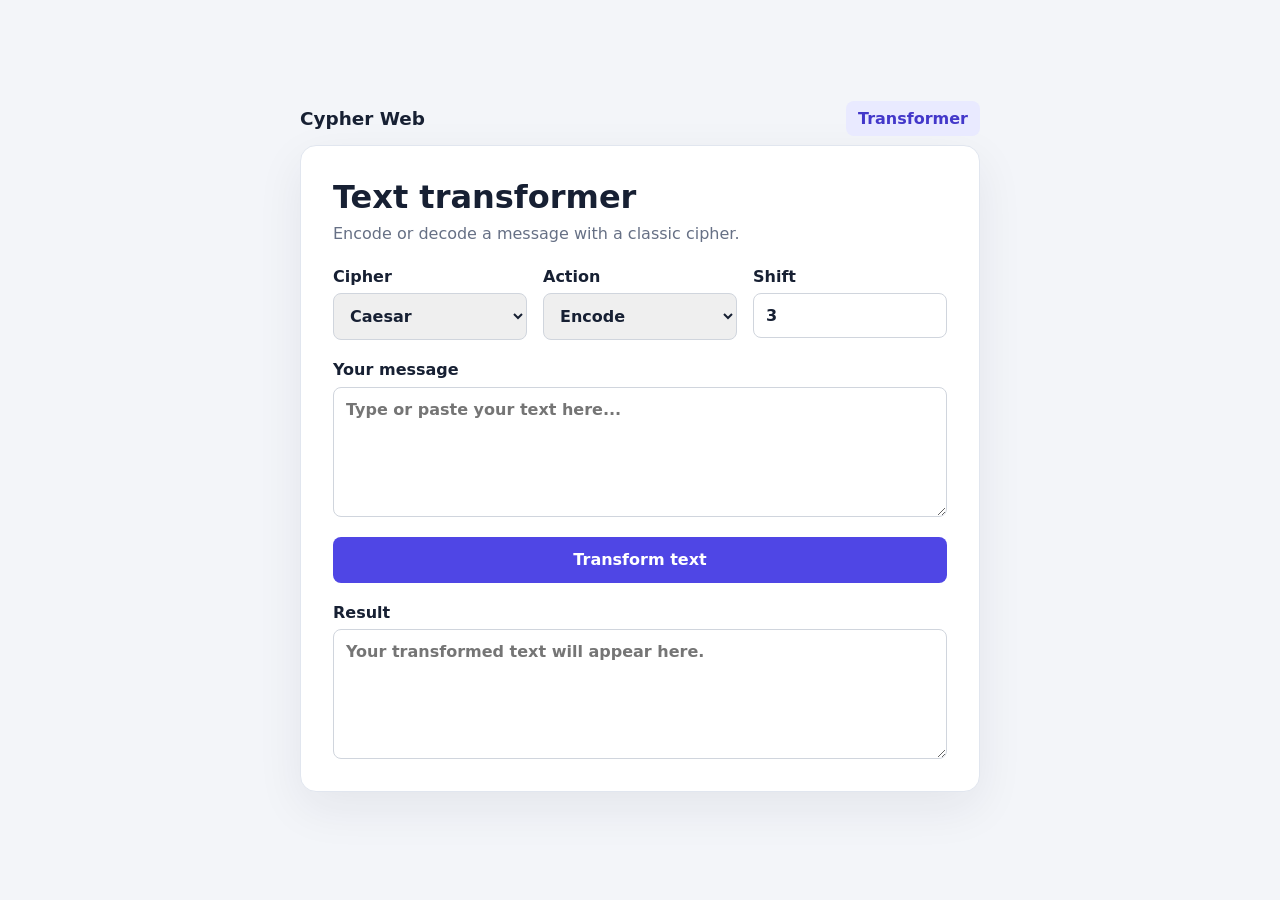
==== index.html @ 459dacdc "Add transform page" ====
<!DOCTYPE html>
<html lang="en">
<head>
    <meta charset="UTF-8">
    <meta name="viewport" content="width=device-width, initial-scale=1.0">
    <title>Cypher Web</title>
    <link rel="stylesheet" href="style.css">
</head>
<body>
    <div class="page-shell">
        <header class="site-header">
            <a class="site-title" href="index.html">Cypher Web</a>
            <nav aria-label="Main navigation">
                <a href="index.html" aria-current="page">Transformer</a>
            </nav>
        </header>

        <main>
            <h1>Text transformer</h1>
            <p>Encode or decode a message with a classic cipher.</p>

            <form id="cipher-form">
                <div class="options">
                    <label for="cipher">Cipher
                        <select id="cipher" name="cipher">
                            <option value="caesar">Caesar</option>
                            <option value="rot13">ROT13</option>
                            <option value="atbash">Atbash</option>
                        </select>
                    </label>
                    <label for="action">Action
                        <select id="action" name="action">
                            <option value="encode">Encode</option>
                            <option value="decode">Decode</option>
                        </select>
                    </label>
                    <div id="shift-option">
                        <label for="shift">Shift
                            <input id="shift" name="shift" type="number" min="0" max="25" step="1" value="3">
                        </label>
                    </div>
                </div>

                <label class="text-field" for="message">Your message
                    <textarea id="message" name="message" placeholder="Type or paste your text here..." required></textarea>
                </label>

                <button type="submit">Transform text</button>

                <label id="result" for="output">Result
                    <textarea id="output" name="output" readonly placeholder="Your transformed text will appear here."></textarea>
                </label>
            </form>
        </main>
    </div>

    <script src="script.js"></script>
</body>
</html>
---- style.css ----
* {
    box-sizing: border-box;
}

body {
    min-height: 100vh;
    margin: 0;
    padding: 2rem 1rem;
    display: grid;
    place-items: center;
    background: #f3f5f9;
    color: #172033;
    font-family: system-ui, sans-serif;
}

.page-shell {
    width: min(100%, 680px);
}

.site-header {
    display: flex;
    justify-content: space-between;
    align-items: center;
    margin-bottom: 1rem;
}

.site-title,
.site-header nav a {
    color: #4338ca;
    font-weight: 600;
    text-decoration: none;
}

.site-title {
    color: #172033;
    font-size: 1.15rem;
}

.site-header nav a {
    padding: 0.5rem 0.75rem;
    border-radius: 0.5rem;
    background: #e9eaff;
}

main {
    padding: 2rem;
    border: 1px solid #e1e6ef;
    border-radius: 1rem;
    background: #fff;
    box-shadow: 0 1rem 3rem #17203312;
}

h1 {
    margin: 0;
    font-size: 2rem;
}

main > p {
    margin: 0.5rem 0 1.5rem;
    color: #667085;
}

.options {
    display: grid;
    grid-template-columns: repeat(3, 1fr);
    gap: 1rem;
    margin-bottom: 1.25rem;
}

label {
    display: grid;
    gap: 0.45rem;
    font-weight: 600;
}

textarea,
select,
input {
    width: 100%;
    padding: 0.75rem;
    border: 1px solid #d0d5dd;
    border-radius: 0.5rem;
    color: inherit;
    font: inherit;
}

textarea {
    min-height: 130px;
    resize: vertical;
}

textarea:focus,
select:focus,
input:focus {
    outline: 3px solid #c7d7fe;
    border-color: #6172f3;
}

.text-field {
    margin-bottom: 1.25rem;
}

button {
    width: 100%;
    padding: 0.85rem 1rem;
    border: 0;
    border-radius: 0.5rem;
    background: #4f46e5;
    color: #fff;
    font: inherit;
    font-weight: 700;
    cursor: pointer;
}

button:hover {
    background: #4338ca;
}

#result {
    margin-top: 1.25rem;
}

@media (max-width: 520px) {
    .site-header {
        align-items: flex-start;
        flex-direction: column;
        gap: 0.75rem;
    }

    .options {
        grid-template-columns: 1fr;
    }

    main {
        padding: 1.5rem;
    }
}
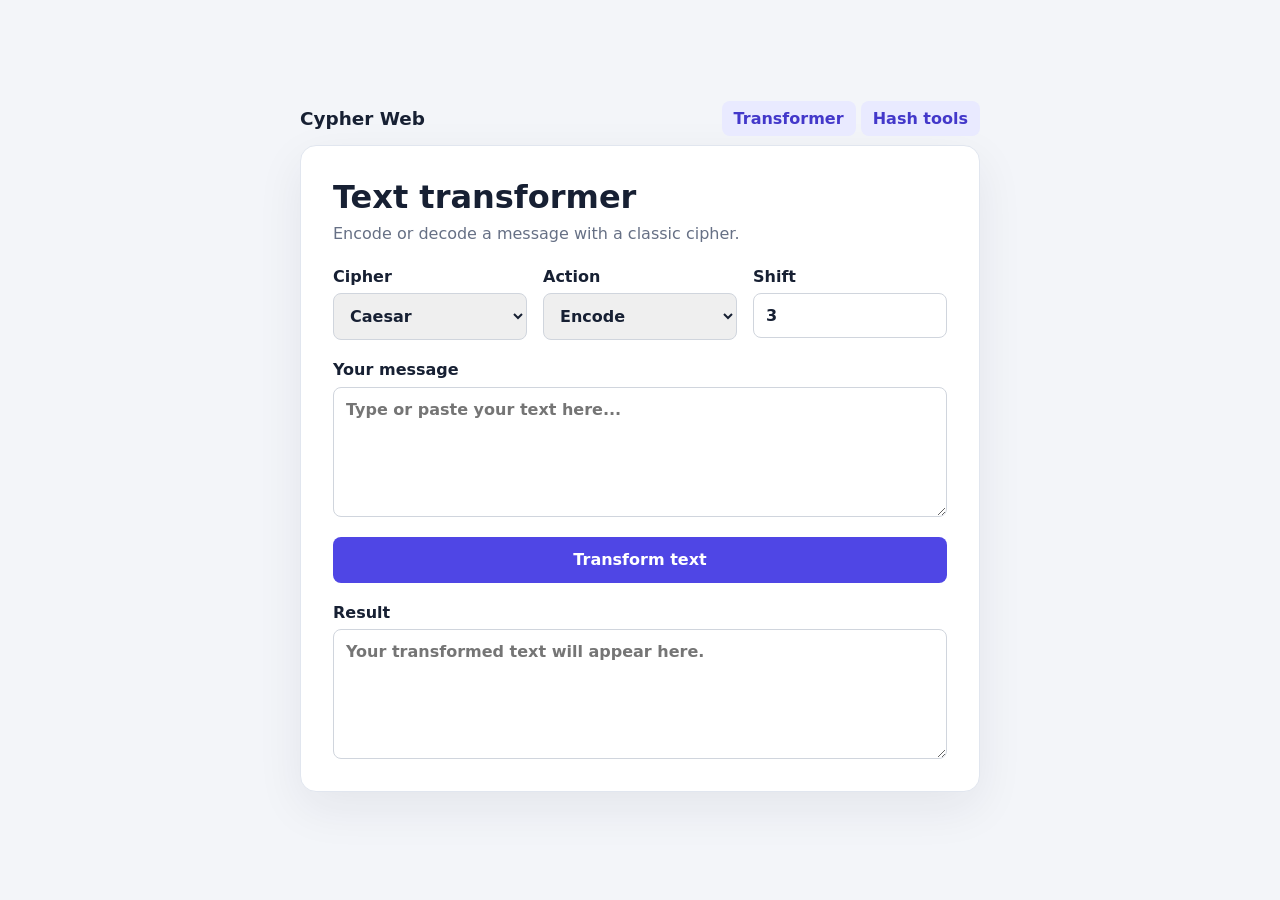
==== commit 49369e45: "Add hashing page" ====
--- a/index.html
+++ b/index.html
@@ -12,6 +12,7 @@
             <a class="site-title" href="index.html">Cypher Web</a>
             <nav aria-label="Main navigation">
                 <a href="index.html" aria-current="page">Transformer</a>
+                <a href="hashes.html" aria-current="page">Hash tools</a>
             </nav>
         </header>
 
--- a/style.css
+++ b/style.css
@@ -120,6 +120,69 @@
     margin-top: 1.25rem;
 }
 
+.hash-form {
+    margin-top: 1.5rem;
+}
+
+#hash-result {
+    margin-top: 1.25rem;
+}
+
+.hash-info {
+    margin-top: 1.5rem;
+    border: 1px solid #d0d5dd;
+    border-radius: 0.5rem;
+    background: #f8f9fc;
+}
+
+.hash-info summary {
+    padding: 0.85rem 1rem;
+    color: #4338ca;
+    font-weight: 600;
+    cursor: pointer;
+}
+
+.hash-info summary:focus-visible {
+    outline: 3px solid #c7d7fe;
+    outline-offset: 2px;
+}
+
+.hash-info-content {
+    padding: 0 1rem 1rem;
+}
+
+.hash-info-content > p {
+    color: #667085;
+    line-height: 1.5;
+}
+
+.cipher-list {
+    display: grid;
+    gap: 0.75rem;
+}
+
+.cipher-card {
+    padding: 0.85rem 1rem;
+    border: 1px solid #e1e6ef;
+    border-radius: 0.5rem;
+    background: #fff;
+}
+
+.cipher-card h2 {
+    margin: 0 0 0.35rem;
+    font-size: 1rem;
+}
+
+.cipher-card p {
+    margin: 0;
+    color: #667085;
+    line-height: 1.5;
+}
+
+.status-message {
+    color: #b42318;
+}
+
 @media (max-width: 520px) {
     .site-header {
         align-items: flex-start;
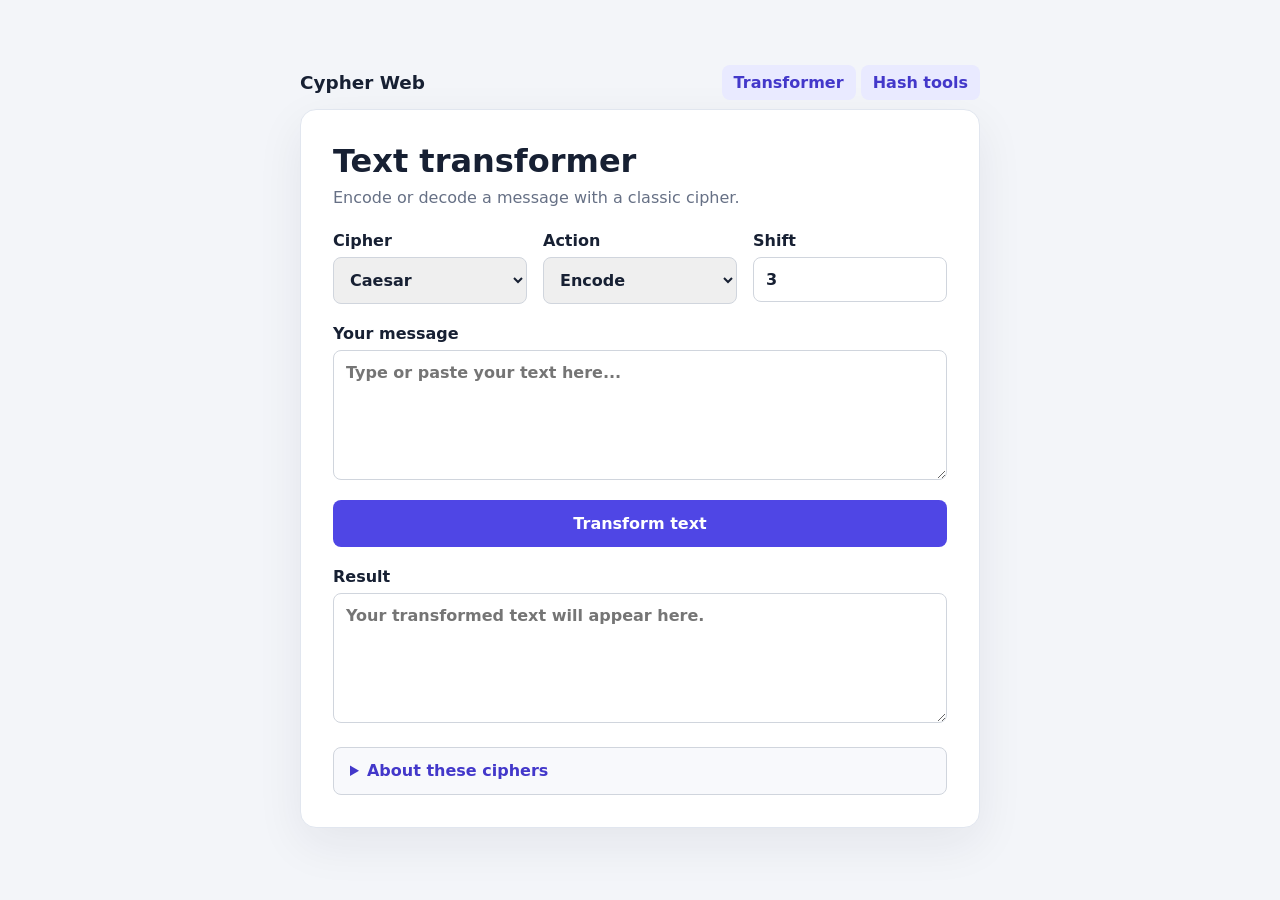
==== commit 3f8ea79f: "Add cypher summary" ====
--- a/index.html
+++ b/index.html
@@ -52,6 +52,27 @@
                     <textarea id="output" name="output" readonly placeholder="Your transformed text will appear here."></textarea>
                 </label>
             </form>
+
+            <details class="hash-info">
+                <summary>About these ciphers</summary>
+                <div class="hash-info-content">
+                    <section class="cipher-list" aria-label="Cipher information">
+                        <article class="cipher-card">
+                            <h2>Caesar</h2>
+                            <p>Shifts each letter by a chosen number of places in the alphabet. With a shift of 3, HELLO becomes KHOOR. Decoding shifts the letters back.</p>
+                        </article>
+                        <article class="cipher-card">
+                            <h2>ROT13</h2>
+                            <p>A Caesar cipher with a fixed shift of 13. Applying ROT13 twice returns the original text, so the same operation encodes and decodes.</p>
+                        </article>
+                        <article class="cipher-card">
+                            <h2>Atbash</h2>
+                            <p>Replaces each letter with its opposite in the alphabet: A becomes Z, B becomes Y, and so on. Applying it again reverses the transformation.</p>
+                        </article>
+                    </section>
+                    <p>These classic ciphers are useful for learning, but they do not provide real security.</p>
+                </div>
+            </details>
         </main>
     </div>
 
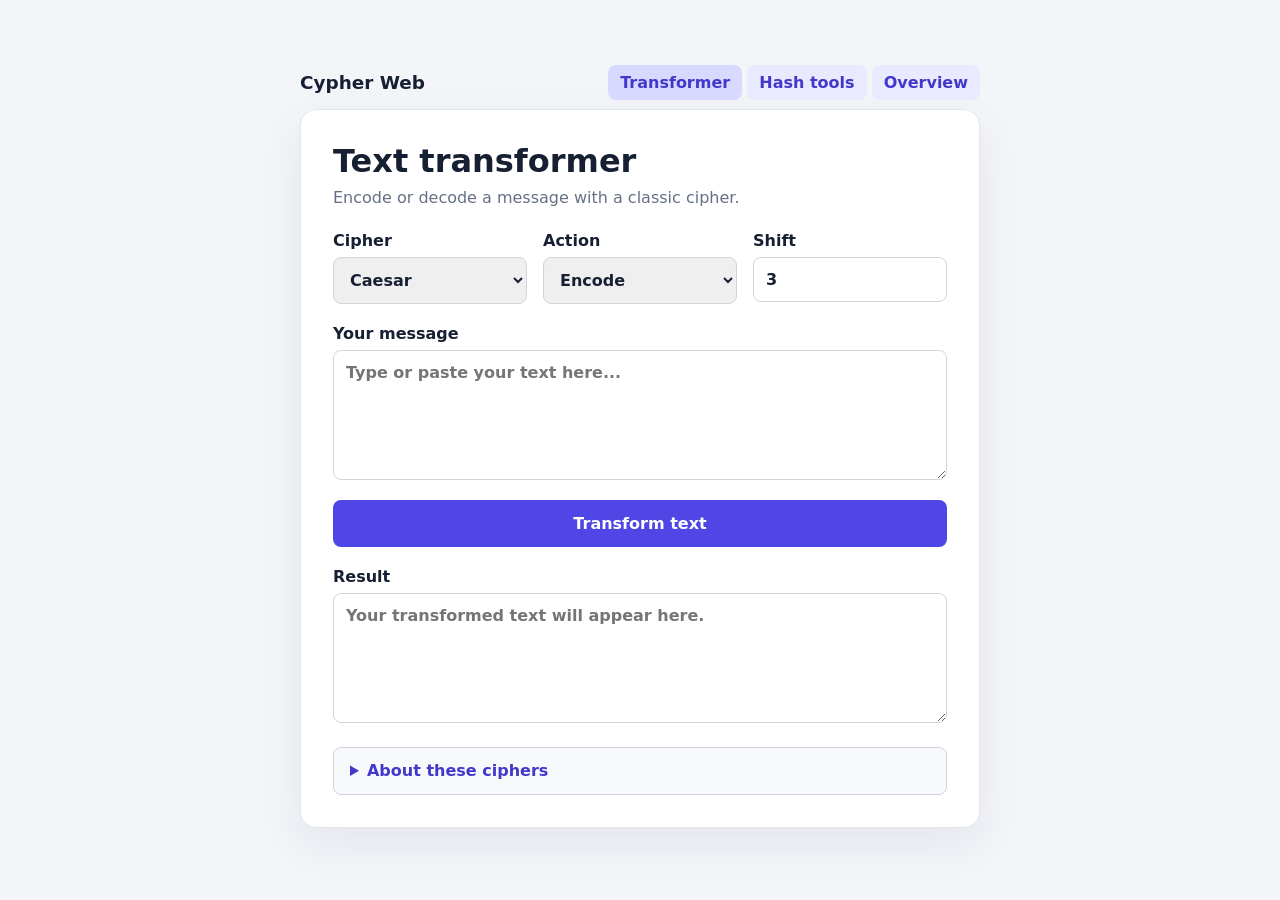
==== commit bc4cb6f1: "Add cypher overview" ====
--- a/index.html
+++ b/index.html
@@ -12,7 +12,8 @@
             <a class="site-title" href="index.html">Cypher Web</a>
             <nav aria-label="Main navigation">
                 <a href="index.html" aria-current="page">Transformer</a>
-                <a href="hashes.html" aria-current="page">Hash tools</a>
+                <a href="hashes.html">Hash tools</a>
+                <a href="guide.html">Overview</a>
             </nav>
         </header>
 
--- a/style.css
+++ b/style.css
@@ -15,6 +15,10 @@
 
 .page-shell {
     width: min(100%, 680px);
+}
+
+.page-shell.guide-page {
+    width: min(100%, 900px);
 }
 
 .site-header {
@@ -40,6 +44,10 @@
     padding: 0.5rem 0.75rem;
     border-radius: 0.5rem;
     background: #e9eaff;
+}
+
+.site-header nav a[aria-current="page"] {
+    background: #d7d9ff;
 }
 
 main {
@@ -173,6 +181,117 @@
     font-size: 1rem;
 }
 
+.guide-section {
+    display: grid;
+    gap: 0.75rem;
+    margin-top: 2rem;
+}
+
+.guide-section > h2 {
+    margin: 0;
+}
+
+.guide-section > p {
+    margin: 0;
+    color: #667085;
+    line-height: 1.6;
+}
+
+.guide-section .cipher-card h3 {
+    margin: 0 0 0.35rem;
+    font-size: 1rem;
+}
+
+.guide-section .cipher-card p + p {
+    margin-top: 0.75rem;
+}
+
+.guide-link {
+    color: #4338ca;
+    font-weight: 600;
+}
+
+.guide-main {
+    display: grid;
+    gap: 1rem;
+    padding: 0;
+    border: 0;
+    background: transparent;
+    box-shadow: none;
+}
+
+.guide-hero {
+    padding: 1.5rem;
+    border: 1px solid #e1e6ef;
+    border-radius: 0.75rem;
+    background: #fff;
+}
+
+.guide-hero h1 {
+    font-size: clamp(2rem, 5vw, 2.5rem);
+}
+
+.guide-hero > p:not(.guide-kicker) {
+    max-width: 65ch;
+    margin: 0.75rem 0 0;
+    color: #667085;
+    line-height: 1.6;
+}
+
+.guide-kicker {
+    margin: 0;
+    color: #667085;
+    font-size: 0.85rem;
+    font-weight: 600;
+}
+
+.guide-path {
+    display: flex;
+    flex-wrap: wrap;
+    align-items: center;
+    gap: 0.4rem;
+    margin-top: 1rem;
+    color: #667085;
+    font-size: 0.85rem;
+}
+
+.guide-main .guide-section {
+    margin: 0;
+    padding: 1.5rem;
+    border: 1px solid #e1e6ef;
+    border-radius: 0.75rem;
+    background: #fff;
+}
+
+.guide-section > h2 {
+    font-size: 1.4rem;
+}
+
+.guide-grid {
+    display: grid;
+    grid-template-columns: repeat(auto-fit, minmax(min(100%, 250px), 1fr));
+    gap: 0.75rem;
+}
+
+.guide-card {
+    background: #fafbfc;
+}
+
+.guide-card h3 {
+    color: #172033;
+}
+
+.guide-main .guide-link {
+    justify-self: start;
+    margin-top: 0.25rem;
+    color: #4338ca;
+    text-decoration: none;
+}
+
+.guide-main .guide-link:hover {
+    text-decoration: underline;
+}
+
 .cipher-card p {
     margin: 0;
     color: #667085;
@@ -197,4 +316,8 @@
     main {
         padding: 1.5rem;
     }
-}
+
+    .guide-main {
+        padding: 0;
+    }
+}
